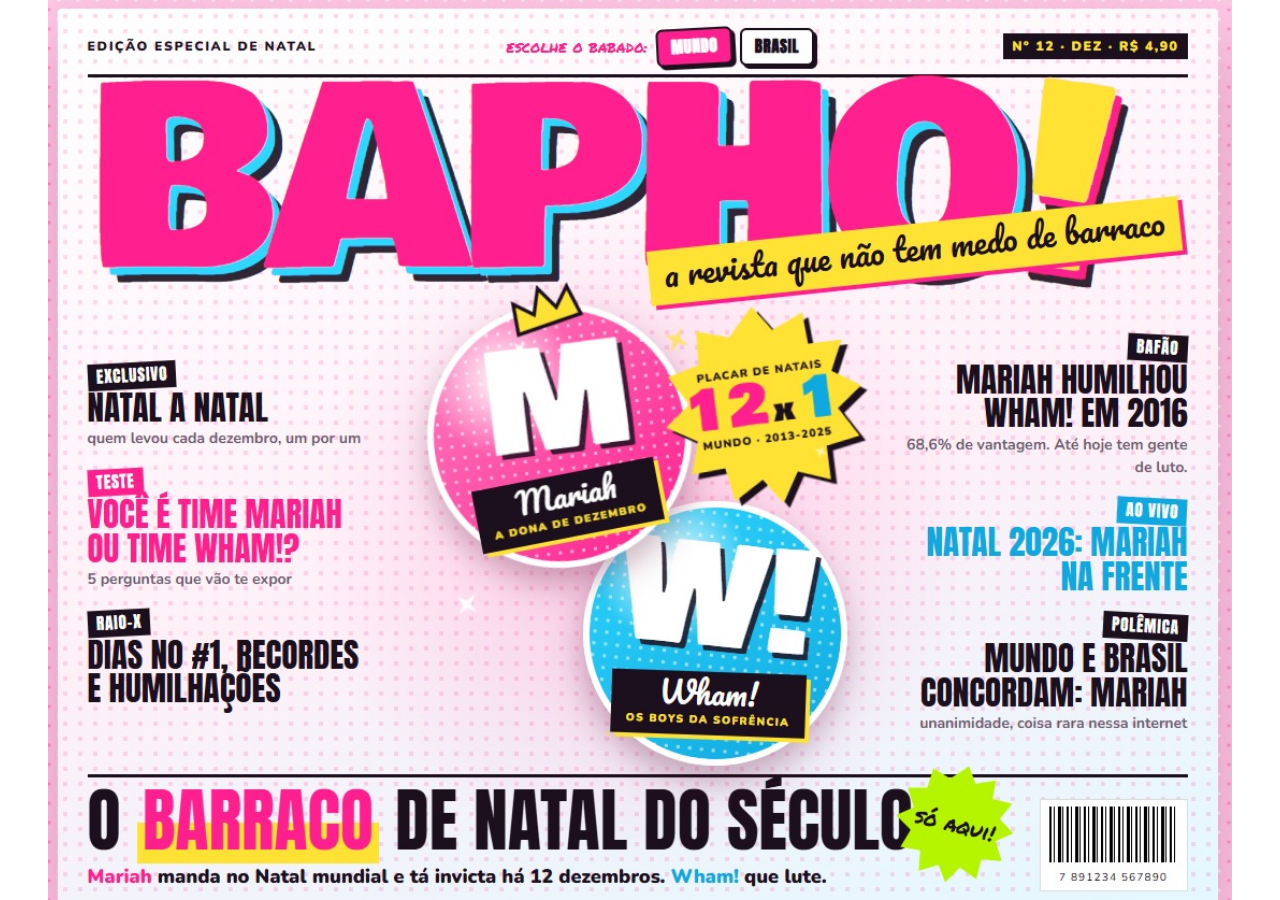
==== assets/social/ver.html @ f94b6381 "Imagens de divulgação e capa no README Co-Authored-By: Claude Opus 5.5 <noreply@anthropic.com> Claud" ====
<!DOCTYPE html><html><head><meta charset="utf-8"><meta name="robots" content="noindex"><title>BAPHO! imagem</title>
<style>html,body{margin:0;height:100%;background:#fff}img{display:block;width:100vw;height:100vh;object-fit:contain}</style></head>
<body><img id="i" alt=""><script>document.getElementById('i').src='bapho-'+(new URLSearchParams(location.search).get('i')||'1-capa')+'.jpg'</script></body></html>
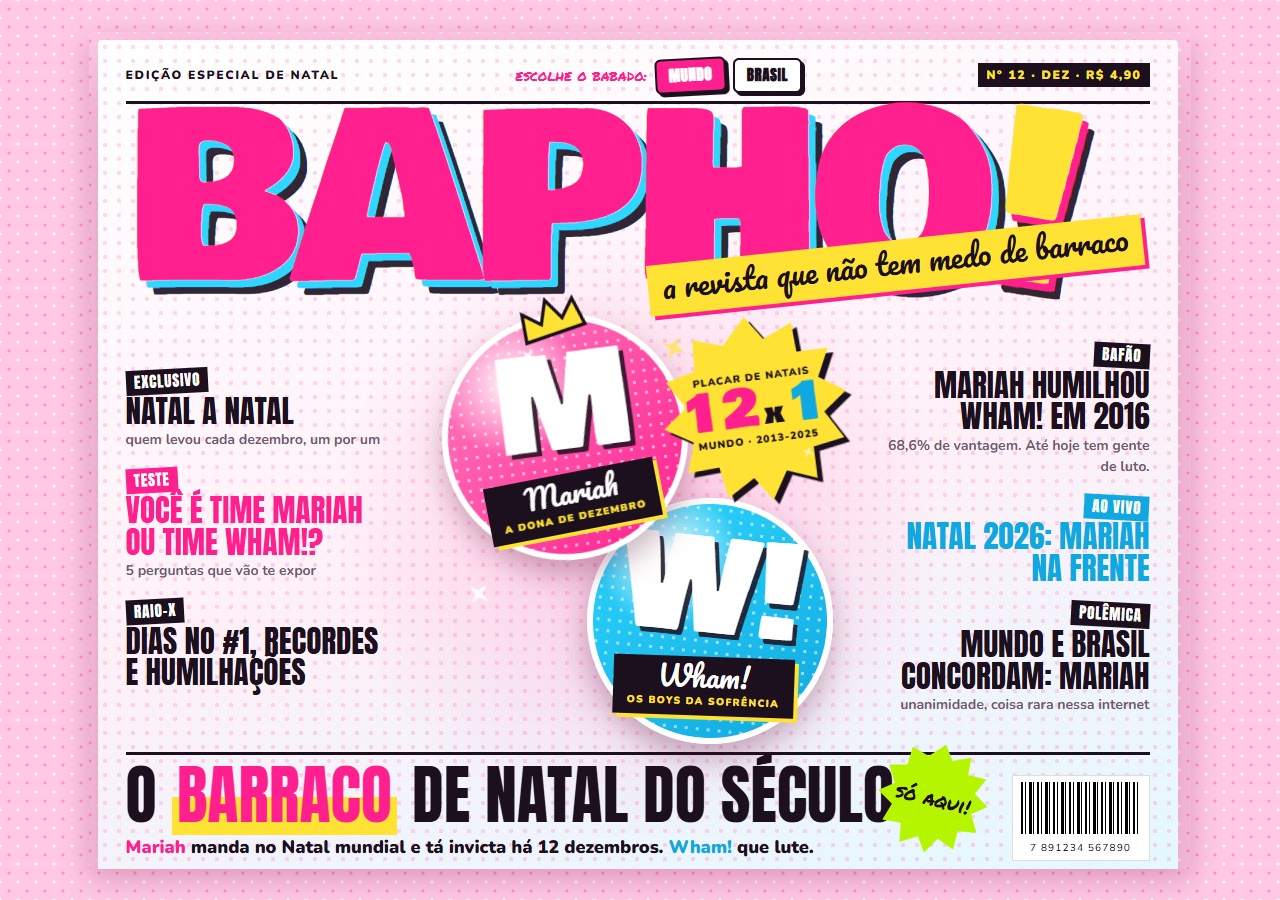
==== commit 06fc7181: "Visualizador das imagens de divulgação Co-Authored-By: Claude Opus 5.5 <noreply@anthropic.com> Claud" ====
--- a/assets/social/ver.html
+++ b/assets/social/ver.html
@@ -1,3 +1,9 @@
 <!DOCTYPE html><html><head><meta charset="utf-8"><meta name="robots" content="noindex"><title>BAPHO! imagem</title>
-<style>html,body{margin:0;height:100%;background:#fff}img{display:block;width:100vw;height:100vh;object-fit:contain}</style></head>
+<style>
+html,body{margin:0;height:100%}
+body{display:grid;place-items:center;background-color:#FFC9E6;
+background-image:radial-gradient(rgba(255,31,142,.32) 1.3px,transparent 1.8px),radial-gradient(rgba(255,255,255,.7) 1.3px,transparent 1.8px);
+background-size:18px 18px,18px 18px;background-position:0 0,9px 9px}
+img{display:block;max-width:calc(100vw - 48px);max-height:calc(100vh - 32px);box-shadow:0 10px 30px rgba(120,0,60,.25);border-radius:4px}
+</style></head>
 <body><img id="i" alt=""><script>document.getElementById('i').src='bapho-'+(new URLSearchParams(location.search).get('i')||'1-capa')+'.jpg'</script></body></html>
